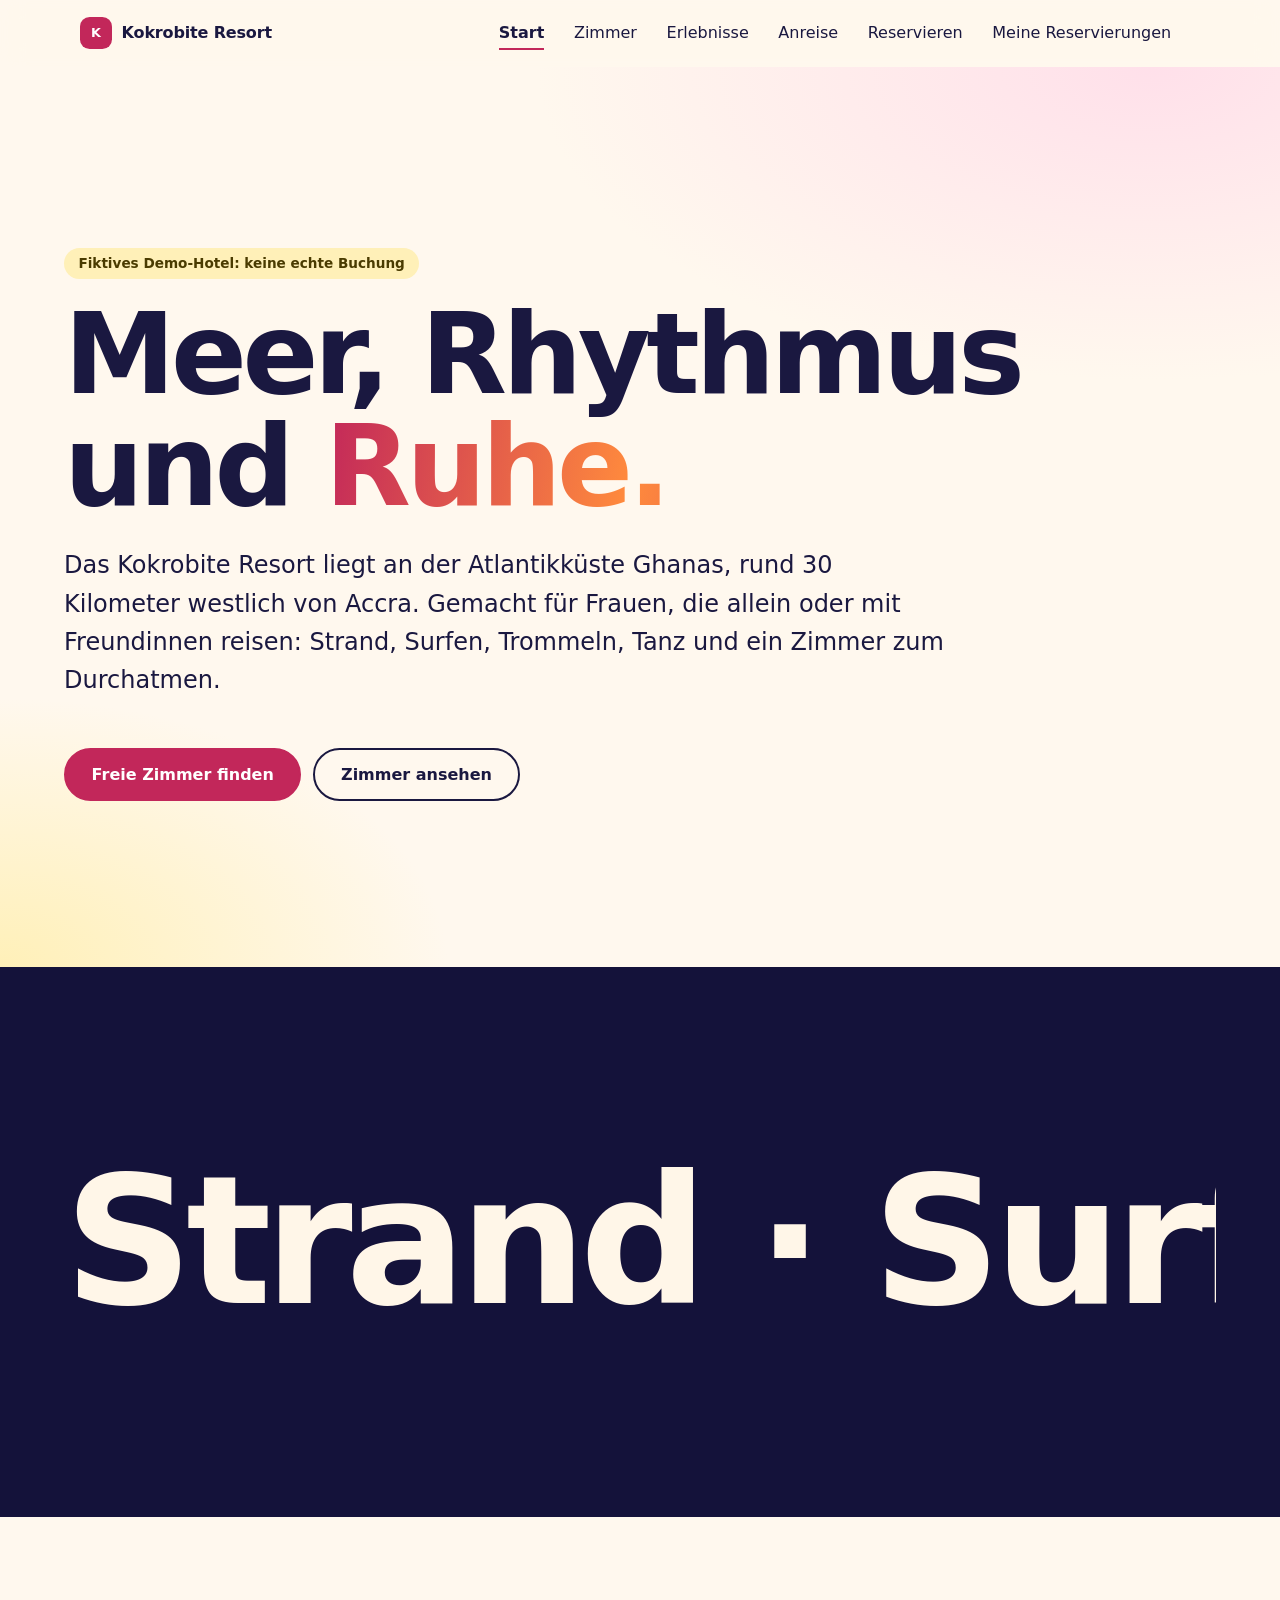
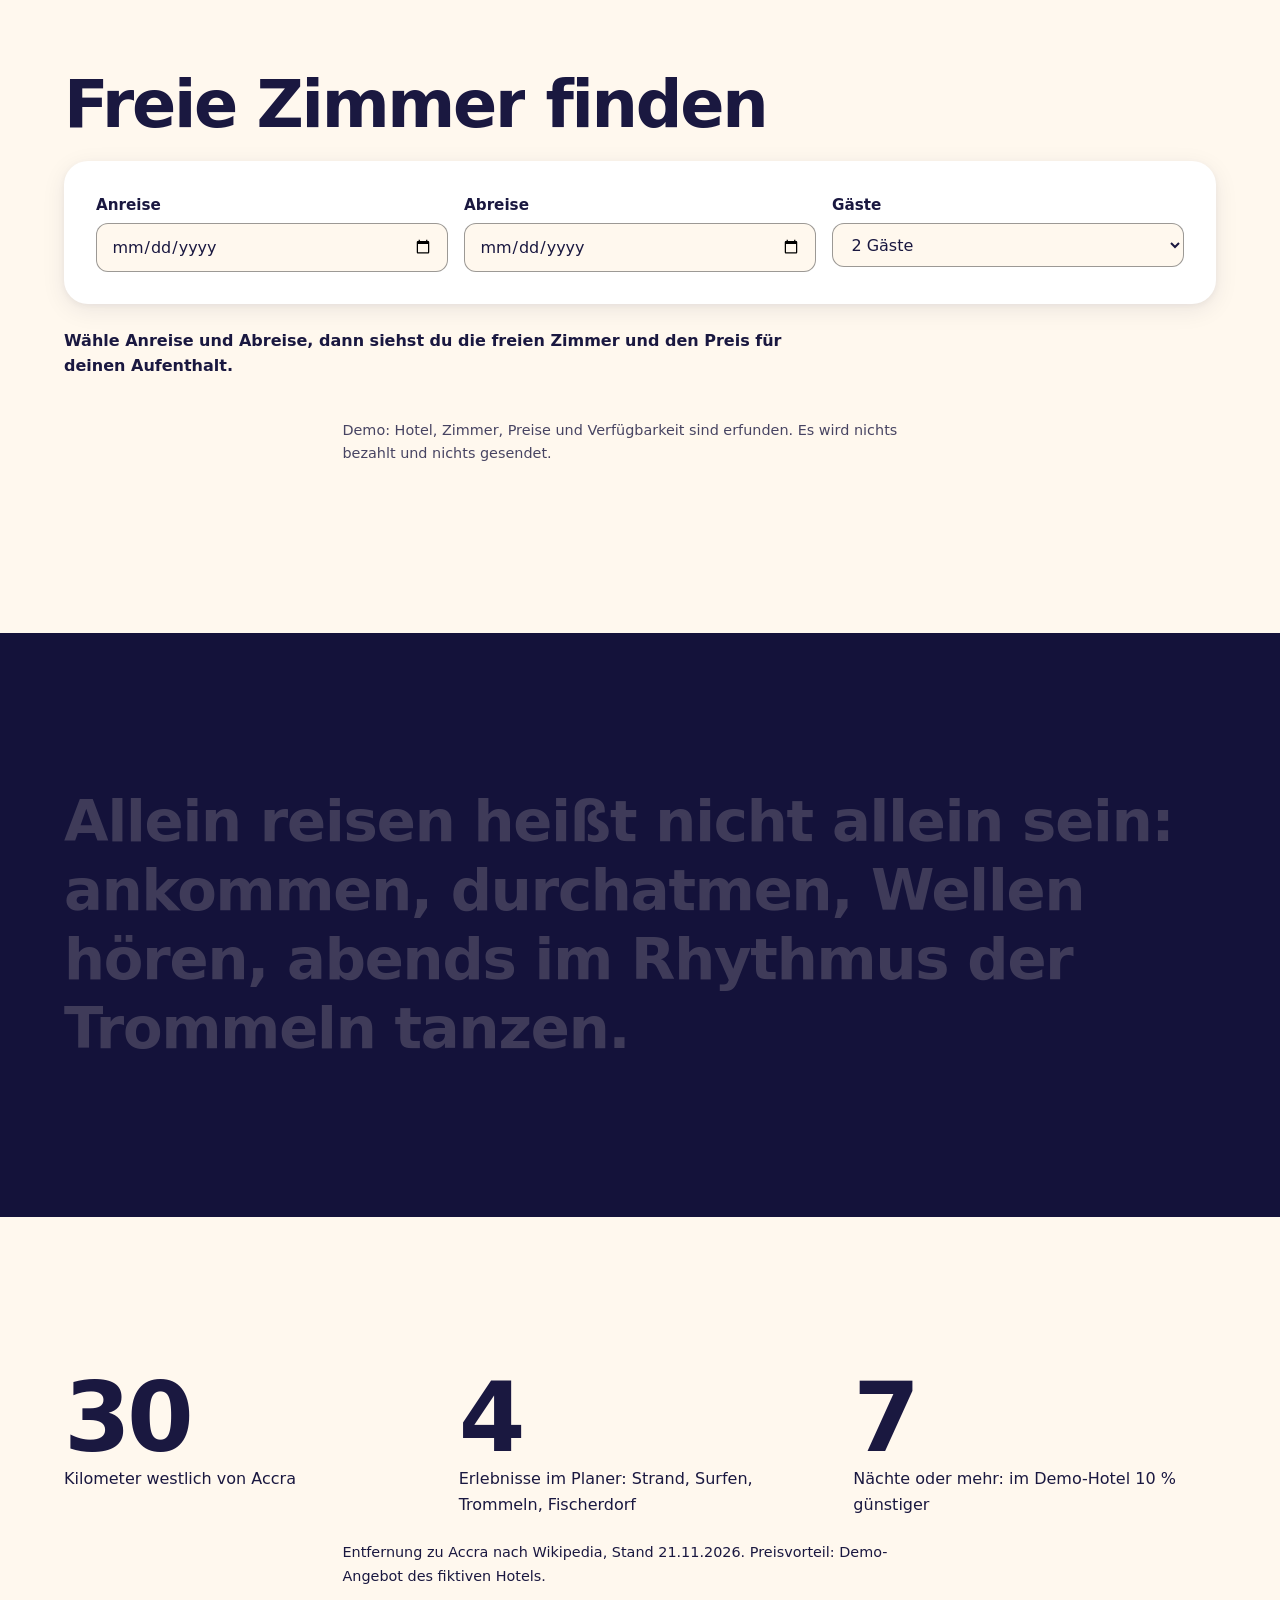
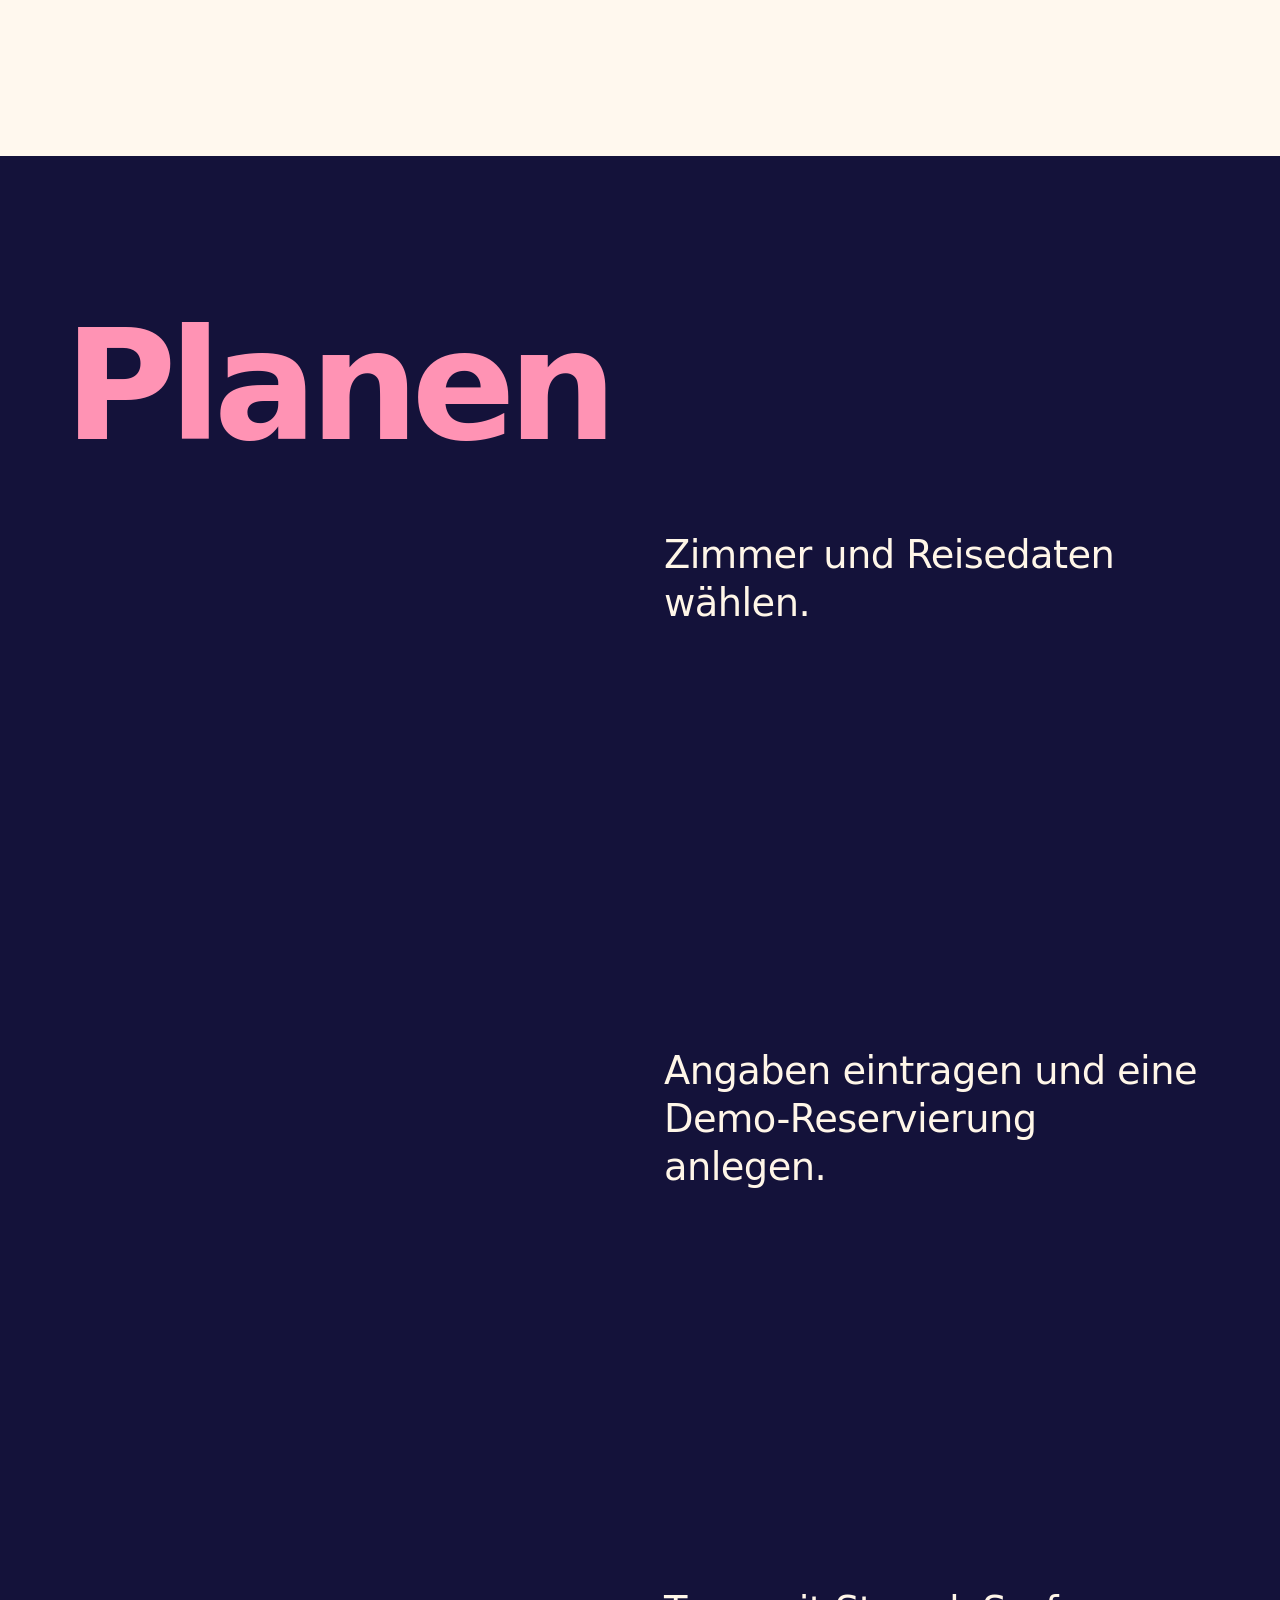
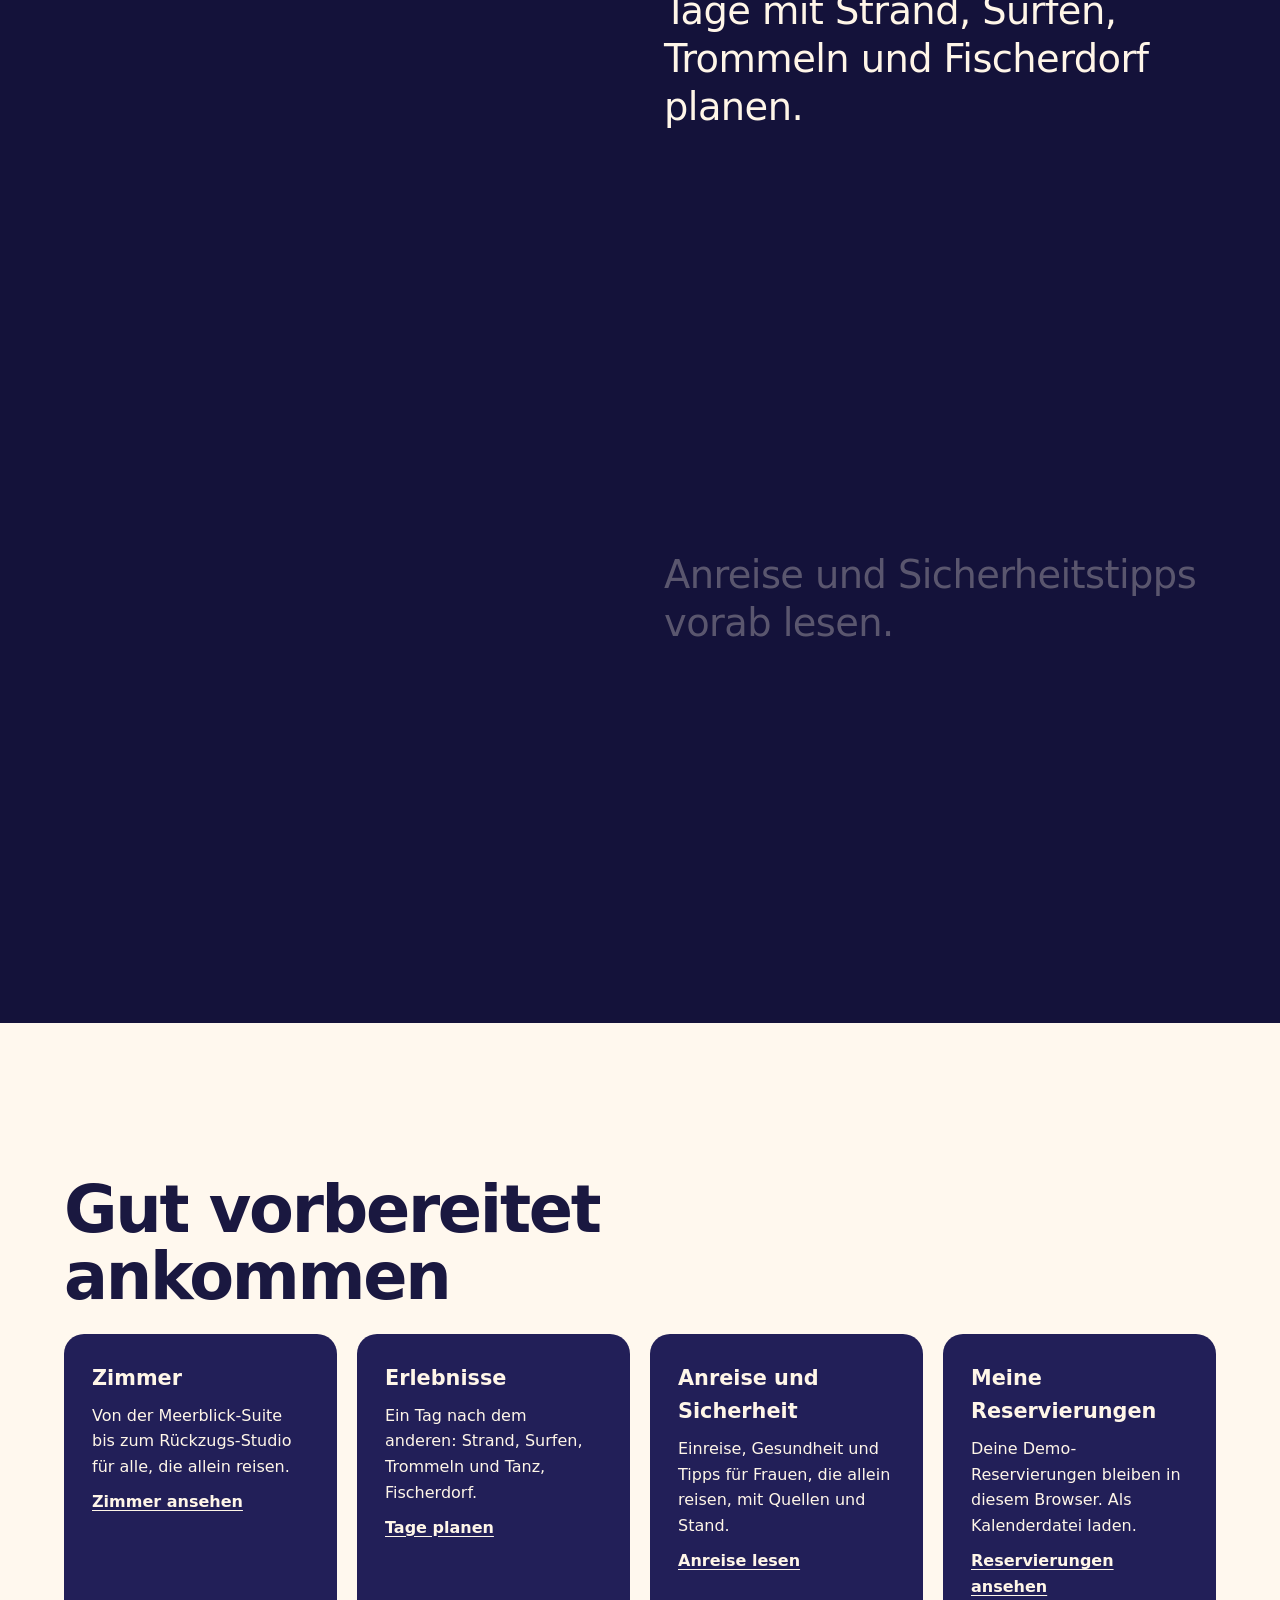
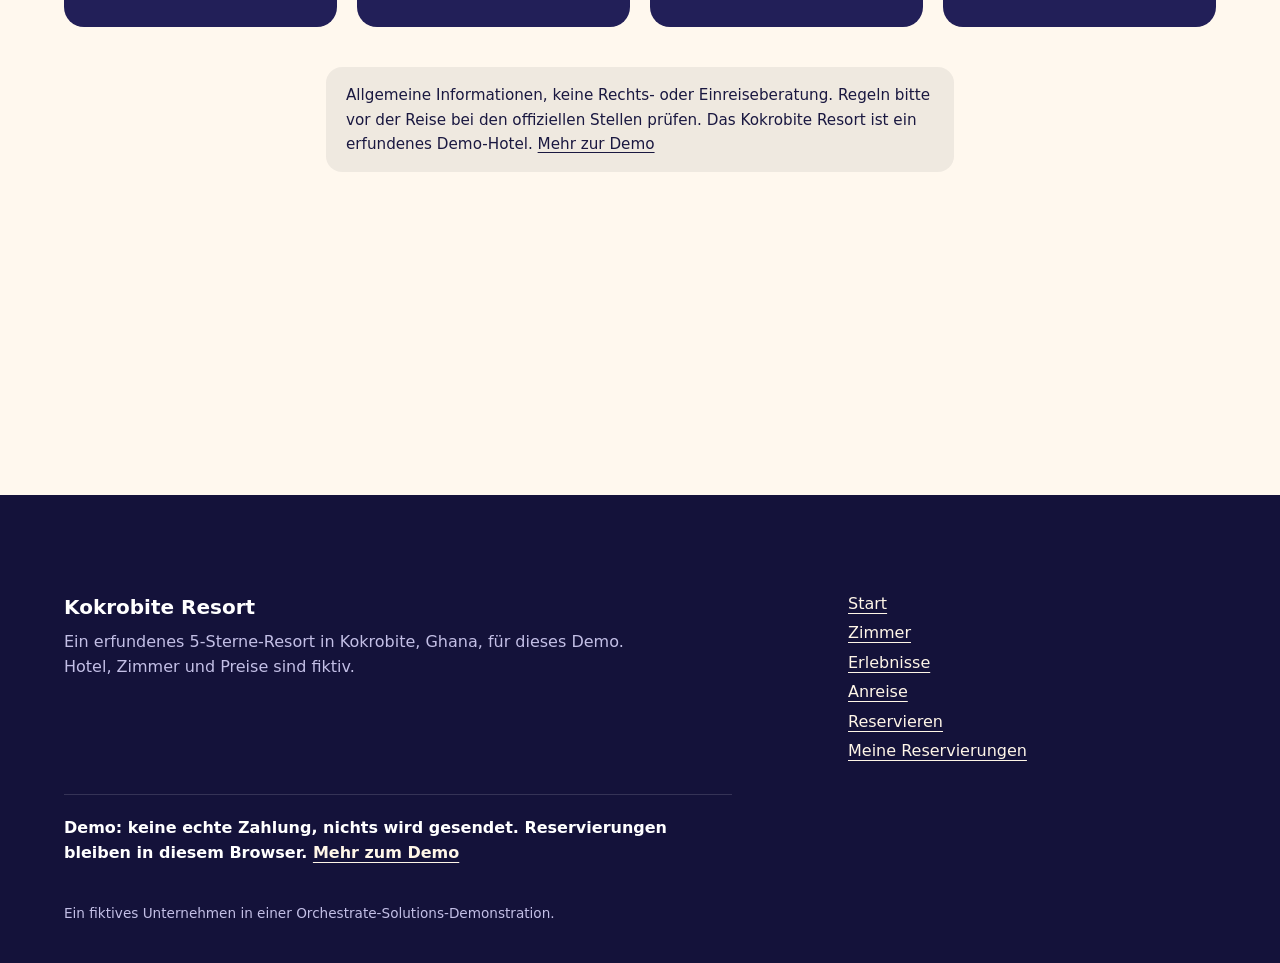
==== index.html @ 108bc849 "Startseite: Hero, Verfügbarkeitssuche, Eckdaten, Ablauf, Wegweiser" ====
<!doctype html>
<html lang="de">
<head>
<meta charset="utf-8">
<meta name="viewport" content="width=device-width, initial-scale=1">
<title>Kokrobite Resort: Meer, Rhythmus und Ruhe (Demo)</title>
<meta name="description" content="Fiktives Demo-Hotel in Kokrobite, Ghana: Zimmer, Erlebnisse und Anreise-Infos für Frauen, die allein oder mit Freundinnen reisen. Keine echte Buchung, nichts wird gesendet.">
<style>@view-transition { navigation: auto; }</style>
<link rel="stylesheet" href="css/tokens.css">
<link rel="stylesheet" href="css/layout.css">
<link rel="stylesheet" href="css/site.css">
<style>
.h-hero{min-height:100svh;display:flex;flex-direction:column;justify-content:center;padding:6rem max(1rem,5vw) 4rem;background:radial-gradient(55rem 28rem at 90% 0%,var(--accent-soft,#ffe1d6),transparent 70%),radial-gradient(40rem 24rem at 0% 100%,#fff0b8,transparent 70%),var(--bg,#fffaf3)}
.h-hero h1{font-size:clamp(3rem,9vw,7rem);line-height:1;letter-spacing:-.04em;margin:0 0 1.5rem;max-width:14ch}
.h-hero .lead{font-size:clamp(1.1rem,2vw,1.5rem);max-width:58ch;margin:0 0 2rem;opacity:.88}
.kin{background:var(--gradient-text,linear-gradient(90deg,#d6336c,#f08c00,#0ca678,#d6336c));-webkit-background-clip:text;background-clip:text;color:transparent;background-size:200% 100%;animation:h-sweep 6s linear infinite}
@keyframes h-sweep{to{background-position:-200% 0}}
.h-btn{display:inline-flex;align-items:center;min-height:48px;padding:.75rem 1.6rem;border-radius:999px;background:var(--accent,#c2255c);color:var(--on-accent,#fff);font:inherit;font-weight:700;text-decoration:none;border:2px solid var(--accent,#c2255c);cursor:pointer;transition:transform .3s cubic-bezier(.2,.7,.2,1),box-shadow .3s}
.h-btn:hover{transform:translateY(-3px);box-shadow:0 10px 24px rgba(0,0,0,.2)}
.h-btn--ghost{background:transparent;color:inherit;border-color:currentColor;margin-left:.75rem}
.h-big{font-size:clamp(2.2rem,6vw,4.5rem);line-height:1.05;letter-spacing:-.03em;margin:0 0 2rem;max-width:18ch}
.h-marq{overflow:hidden;white-space:nowrap}.h-marq span{display:inline-block;font-size:clamp(4rem,14vw,12rem);font-weight:800;letter-spacing:-.04em;padding-right:2rem}
.h-state{font-size:clamp(1.8rem,4.5vw,3.6rem);line-height:1.2;letter-spacing:-.02em;max-width:26ch;margin:0}
.h-note{font-size:.9rem;opacity:.8;max-width:65ch}
.h-demo{display:inline-block;align-self:flex-start;padding:.3rem .9rem;border-radius:999px;background:#fff0b8;color:#4a3b00;font-weight:700;font-size:.85rem;margin-bottom:1.2rem}
.h-find{display:grid;grid-template-columns:repeat(auto-fit,minmax(11rem,1fr));gap:1rem;background:var(--surface,#fff);color:var(--text,#1b1b1f);padding:clamp(1.2rem,3vw,2rem);border-radius:1.5rem;box-shadow:var(--shadow,0 8px 30px rgba(0,0,0,.12))}
.h-field{display:grid;gap:.35rem;align-content:start}.h-field label{font-weight:600;font-size:.95rem}
.h-field input,.h-field select{font:inherit;min-height:44px;padding:.6rem .9rem;border-radius:12px;border:1.5px solid rgba(90,90,90,.6);background:var(--bg,#fff);color:inherit;width:100%}
.h-field input[aria-invalid="true"]{border-color:var(--danger,#b00020)}
.h-err{grid-column:1/-1;color:var(--danger,#b00020);font-weight:600}.h-err:empty{display:none}
.h-count{font-weight:700;margin:1.5rem 0 1rem}
.h-list{display:grid;grid-template-columns:repeat(auto-fill,minmax(min(100%,17rem),1fr));gap:1.25rem;margin:0;padding:0;list-style:none}
.h-card{display:flex;flex-direction:column;gap:.5rem;border-radius:1.25rem;padding:1.6rem;background:var(--surface,#fff);color:var(--text,#1b1b1f);box-shadow:var(--shadow,0 6px 24px rgba(0,0,0,.1));border-top:6px solid var(--c,#c2255c);transition:transform .3s cubic-bezier(.2,.7,.2,1);animation:h-in .5s cubic-bezier(.2,.7,.2,1) both}
.h-card:hover{transform:translateY(-4px)}.h-card h3{margin:0;font-size:1.35rem}.h-card p{margin:0}
.h-price{font-size:1.9rem;font-weight:800;letter-spacing:-.03em;margin-top:auto}.h-price small{font-size:.9rem;font-weight:500;opacity:.75}
.h-card a.h-btn{align-self:flex-start}
.h-empty{padding:1.6rem;border-radius:1.25rem;background:var(--surface,#fff);color:var(--text,#1b1b1f);font-weight:600}
@keyframes h-in{from{opacity:0;transform:translateY(10px)}to{opacity:1;transform:none}}
.h-cards{display:grid;grid-template-columns:repeat(auto-fit,minmax(min(100%,17rem),1fr));gap:1.25rem;margin:0;padding:0;list-style:none}
.h-info{border-radius:1.25rem;padding:1.75rem;background:var(--dark-2,#2b1a3d);color:var(--on-dark,#fff)}.h-info h3{margin:0 0 .5rem;font-size:1.3rem}.h-info p{margin:0 0 .6rem}.h-info a{font-weight:700}
.h-steps{display:grid;grid-template-columns:1fr 1fr;gap:3rem;align-items:start}
.h-steps [data-step-word]{position:sticky;top:20vh;font-size:clamp(3.5rem,12vw,10rem);font-weight:800;letter-spacing:-.05em;line-height:1;color:var(--accent-on-dark,#ffd43b)}
.h-steps .step{min-height:60vh;display:flex;align-items:center;font-size:clamp(1.5rem,3vw,2.5rem);line-height:1.25;max-width:22ch}
.h-nums{display:grid;grid-template-columns:repeat(auto-fit,minmax(11rem,1fr));gap:2rem}
.h-nums b{display:block;font-size:clamp(3rem,8vw,6rem);letter-spacing:-.04em;line-height:1}
@media(max-width:700px){.h-steps{grid-template-columns:1fr}.h-steps [data-step-word]{position:static}.h-steps .step{min-height:auto;padding-block:1.5rem}.h-btn--ghost{margin:.75rem 0 0}}
@media(prefers-reduced-motion:reduce){.kin{animation:none}.h-card{animation:none}}
</style>
<script src="js/nav.js" defer></script>
<script src="js/motion.js" defer></script>
<script src="js/de.js" defer></script>
<script src="js/resort-data.js" defer></script>
<script src="js/app.js" defer></script>
</head>
<body>
<main id="main">

<section class="h-hero" id="top">
  <span class="h-demo">Fiktives Demo-Hotel: keine echte Buchung</span>
  <h1 data-words>Meer, Rhythmus und <span class="kin">Ruhe.</span></h1>
  <p class="lead" data-reveal>Das Kokrobite Resort liegt an der Atlantikküste Ghanas, rund 30 Kilometer westlich von Accra. Gemacht für Frauen, die allein oder mit Freundinnen reisen: Strand, Surfen, Trommeln, Tanz und ein Zimmer zum Durchatmen.</p>
  <p data-reveal><a class="h-btn" href="#suche">Freie Zimmer finden</a><a class="h-btn h-btn--ghost" href="pages/zimmer.html">Zimmer ansehen</a></p>
</section>

<section class="band band--dark" aria-label="Was dich erwartet">
  <div class="h-marq" data-marquee aria-hidden="true"><span>Strand · Surfen · Trommeln · Tanz · Fischerdorf · Strand · Surfen · Trommeln · Tanz · Fischerdorf · </span></div>
</section>

<section class="band" id="suche" aria-labelledby="s-h">
  <h2 class="h-big" id="s-h" data-words>Freie Zimmer finden</h2>
  <form class="h-find" id="find" novalidate aria-label="Verfügbarkeit prüfen">
    <div class="h-field"><label for="f-in">Anreise</label><input id="f-in" type="date"></div>
    <div class="h-field"><label for="f-out">Abreise</label><input id="f-out" type="date"></div>
    <div class="h-field"><label for="f-guests">Gäste</label><select id="f-guests"><option value="1">1 Gast</option><option value="2" selected>2 Gäste</option><option value="3">3 Gäste</option><option value="4">4 Gäste</option></select></div>
    <p class="h-err" id="f-err" role="alert"></p>
  </form>
  <p class="h-count" id="count" role="status" aria-live="polite">Wähle Anreise und Abreise, dann siehst du die freien Zimmer und den Preis für deinen Aufenthalt.</p>
  <ul class="h-list" id="results"></ul>
  <p class="h-note" style="margin-top:1.5rem">Demo: Hotel, Zimmer, Preise und Verfügbarkeit sind erfunden. Es wird nichts bezahlt und nichts gesendet.</p>
  <noscript><p>Die Suche braucht JavaScript. Die Zimmer findest du auf der Seite <a href="pages/zimmer.html">Zimmer</a>.</p></noscript>
</section>

<section class="band band--dark">
  <p class="h-state" data-fill>Allein reisen heißt nicht allein sein: ankommen, durchatmen, Wellen hören, abends im Rhythmus der Trommeln tanzen.</p>
</section>

<section class="band" id="nums" aria-label="Eckdaten">
  <div class="h-nums">
    <div data-reveal><b data-count="30">30</b>Kilometer westlich von Accra</div>
    <div data-reveal><b data-count="4">4</b>Erlebnisse im Planer: Strand, Surfen, Trommeln, Fischerdorf</div>
    <div data-reveal><b data-count="7">7</b>Nächte oder mehr: im Demo-Hotel 10 % günstiger</div>
  </div>
  <p class="h-note" style="margin-top:1.5rem" data-reveal>Entfernung zu Accra nach Wikipedia, Stand 21.11.2026. Preisvorteil: Demo-Angebot des fiktiven Hotels.</p>
</section>

<section class="band band--dark" id="ablauf">
  <div class="h-steps" data-sticky-steps>
    <div data-step-word aria-hidden="true">Wählen</div>
    <div>
      <div class="step" data-step="Wählen">Zimmer und Reisedaten wählen.</div>
      <div class="step" data-step="Reservieren">Angaben eintragen und eine Demo-Reservierung anlegen.</div>
      <div class="step" data-step="Planen">Tage mit Strand, Surfen, Trommeln und Fischerdorf planen.</div>
      <div class="step" data-step="Ankommen">Anreise und Sicherheitstipps vorab lesen.</div>
    </div>
  </div>
</section>

<section class="band" id="mehr" aria-labelledby="m-h">
  <h2 class="h-big" id="m-h" data-words>Gut vorbereitet ankommen</h2>
  <ul class="h-cards">
    <li class="h-info" data-reveal><h3>Zimmer</h3><p>Von der Meerblick-Suite bis zum Rückzugs-Studio für alle, die allein reisen.</p><a href="pages/zimmer.html">Zimmer ansehen</a></li>
    <li class="h-info" data-reveal><h3>Erlebnisse</h3><p>Ein Tag nach dem anderen: Strand, Surfen, Trommeln und Tanz, Fischerdorf.</p><a href="pages/erlebnisse.html">Tage planen</a></li>
    <li class="h-info" data-reveal><h3>Anreise und Sicherheit</h3><p>Einreise, Gesundheit und Tipps für Frauen, die allein reisen, mit Quellen und Stand.</p><a href="pages/anreise.html">Anreise lesen</a></li>
    <li class="h-info" data-reveal><h3>Meine Reservierungen</h3><p>Deine Demo-Reservierungen bleiben in diesem Browser. Als Kalenderdatei laden.</p><a href="pages/meine-reservierungen.html">Reservierungen ansehen</a></li>
  </ul>
  <p class="guide-note" style="margin-top:2.5rem" data-reveal>Allgemeine Informationen, keine Rechts- oder Einreiseberatung. Regeln bitte vor der Reise bei den offiziellen Stellen prüfen. Das Kokrobite Resort ist ein erfundenes Demo-Hotel. <a href="pages/demo-hinweis.html">Mehr zur Demo</a></p>
</section>

</main>
</body>
</html>
---- css/tokens.css ----
/* tokens.css — Designer. The look for the Kokrobite Resort: playful, sunny, colourful.
   Palette: deep night-ocean neutrals on warm sunlit sand paper, ONE accent: hibiscus pink (#c2275a, 5.9:1 on white) + bright supporting colours (sun, ocean, palm, violet).
   Type: system fonts only; a bold display scale with clamp() and tight tracking on large type.
   Motion: one easing, 400-900 ms, 60 ms stagger. Animate only transform, opacity, filter. */
:root {
  /* palette */
  --bg: #fff8ee;
  --surface: #ffffff;
  --surface-2: #ffeccf;
  --text: #1a1840;            /* 15:1 on --bg */
  --text-muted: #55507a;      /* 6.6:1 on --bg */
  --line: #f0dcbc;
  --dark: #14123a;            /* night-ocean band */
  --dark-2: #221f58;
  --on-dark: #fff6e8;         /* 14:1 on --dark */
  --on-dark-muted: #c3bfe6;   /* 7.6:1 on --dark */
  --accent: #c2275a;
  --accent-strong: #9a1a45;
  --accent-soft: #ffe0ea;
  --accent-on-dark: #ff93b4;  /* 7:1 on --dark */
  --on-accent: #ffffff;
  /* bright supporting colours: fills, chips, big type, calendar days. Use the -ink versions for small text on light. */
  --sun: #ffb703; --sun-ink: #7a5200;
  --ocean: #0fa3c4; --ocean-ink: #065f73;
  --palm: #2bb673; --palm-ink: #0f6b3c;
  --violet: #7c4dff; --violet-ink: #5330c9;
  --success: #1c6b4a;
  --danger: #b00020;
  --focus: #1a56db;

  /* type */
  --font-sans: system-ui, -apple-system, "Segoe UI", Roboto, "Helvetica Neue", Arial, sans-serif;
  --font-display: system-ui, -apple-system, "Segoe UI", Roboto, "Helvetica Neue", Arial, sans-serif;
  --font-mono: ui-monospace, SFMono-Regular, Menlo, Consolas, monospace;
  --fs-xs: .8125rem;
  --fs-sm: .9375rem;
  --fs-base: 1.0625rem;
  --fs-lg: clamp(1.2rem, 1rem + .8vw, 1.5rem);
  --fs-step: clamp(1.5rem, 1.1rem + 1.6vw, 2.5rem);   /* scrollytelling step text */
  --fs-h2: clamp(2rem, 1.2rem + 3.6vw, 4.25rem);
  --fs-h1: clamp(2.75rem, 1.4rem + 6vw, 7rem);
  --fs-giant: clamp(5rem, 2rem + 16vw, 16rem);        /* marquee / changing word */
  --lh-tight: 1.02;
  --lh-snug: 1.2;
  --lh-body: 1.6;
  --track-display: -.035em;
  --track-h2: -.025em;
  --measure: 65ch;

  /* spacing, radius, shadow */
  --space-1: .25rem; --space-2: .5rem; --space-3: .75rem; --space-4: 1rem;
  --space-5: 1.5rem; --space-6: 2rem; --space-7: 3rem; --space-8: 4.5rem;
  --section: clamp(5rem, 12vw, 10rem);
  --gutter: clamp(1.25rem, 5vw, 4rem);
  --radius-sm: .75rem; --radius: 1.25rem; --radius-lg: 2rem; --radius-pill: 999px;
  --shadow-sm: 0 1px 2px rgba(26, 24, 64, .06), 0 2px 8px rgba(26, 24, 64, .05);
  --shadow: 0 6px 24px rgba(26, 24, 64, .08), 0 2px 6px rgba(26, 24, 64, .05);
  --shadow-lg: 0 24px 60px rgba(26, 24, 64, .16);
  --glow: radial-gradient(60% 60% at 50% 40%, rgba(194, 39, 90, .22), transparent 70%);
  --gradient-text: linear-gradient(100deg, #c2275a 0%, #ff8a3d 45%, #c2275a 100%);
  --gradient-text-dark: linear-gradient(100deg, #ff93b4 0%, #ffd166 50%, #ff93b4 100%);

  /* motion */
  --ease: cubic-bezier(.2, .7, .2, 1);
  --dur-fast: 400ms;
  --dur: 650ms;
  --dur-slow: 900ms;
  --stagger: 60ms;
  --rise: 1.25rem;            /* reveal travel distance */
  --blur-in: 6px;             /* reveal start blur */
}

@media (prefers-reduced-motion: reduce) {
  :root { --dur-fast: 0ms; --dur: 0ms; --dur-slow: 0ms; --stagger: 0ms; --rise: 0; --blur-in: 0; }
}

/* CSS-only accents */
.text-gradient {
  background: var(--gradient-text);
  background-size: 200% 100%;
  -webkit-background-clip: text; background-clip: text;
  color: transparent; -webkit-text-fill-color: transparent;
}
.band--dark .text-gradient { background-image: var(--gradient-text-dark); }
.glow { background-image: var(--glow); }
---- css/layout.css ----
/* Layout, shell and motion (UI/UX). Colours and type come from tokens.css; fallbacks keep it working alone. */
@view-transition { navigation: auto; }
:root{--lx-bg:var(--bg,#faf8f5);--lx-fg:var(--text,#1a1815);--lx-accent:var(--accent,#b4472b);--lx-muted:var(--text-muted,#4d5a69);--lx-line:var(--line,#e1d9cb);--lx-dark:var(--dark,#14120f);--lx-on-dark:var(--on-dark,#f7f3ec);--lx-ease:var(--ease,cubic-bezier(.2,.7,.2,1));--lx-space:var(--section,clamp(5rem,12vw,10rem));--lx-gut:var(--gutter,clamp(1.25rem,5vw,4rem));--lx-max:78rem}
*,*::before,*::after{box-sizing:border-box}
html{scroll-behavior:smooth;scroll-padding-top:5rem;-webkit-text-size-adjust:100%}
body{margin:0;background:var(--lx-bg);color:var(--lx-fg);font-family:var(--font-sans,system-ui,sans-serif);line-height:1.6;overflow-x:hidden}
img,svg{max-width:100%;height:auto}
main{display:block;outline:none}
:focus-visible{outline:3px solid var(--focus,var(--lx-accent));outline-offset:3px;border-radius:4px}
.visually-hidden{position:absolute!important;width:1px;height:1px;overflow:hidden;clip:rect(0 0 0 0);white-space:nowrap}
.skip-link{position:fixed;left:1rem;top:-4rem;z-index:200;background:var(--lx-fg);color:var(--lx-bg);padding:.7rem 1rem;border-radius:.5rem;text-decoration:none;transition:top .2s}
.skip-link:focus{top:1rem}
.read-progress{position:fixed;inset:0 0 auto 0;height:3px;z-index:150;pointer-events:none}
.read-progress span{display:block;height:100%;background:var(--lx-accent);transform:scaleX(0);transform-origin:0 50%}
/* header */
.site-header{position:sticky;top:0;z-index:100;background:color-mix(in srgb,var(--lx-bg) 86%,transparent);backdrop-filter:saturate(1.4) blur(12px);border-bottom:1px solid transparent;transition:border-color .3s}
.site-header.is-scrolled{border-bottom-color:var(--lx-line)}
.site-header__inner{max-width:var(--lx-max);margin:0 auto;padding:.7rem var(--lx-gut);display:flex;align-items:center;gap:1rem}
.site-brand{display:flex;align-items:center;gap:.6rem;text-decoration:none;color:inherit;font-weight:700;letter-spacing:-.01em;margin-right:auto}
.site-brand__mark{display:grid;place-items:center;min-width:2rem;height:2rem;padding:0 .35rem;font-size:.8rem;border-radius:.6rem;background:var(--lx-accent);color:#fff;font-weight:800}
.site-nav ul,.site-footer ul{list-style:none;margin:0;padding:0;display:flex;gap:.25rem}
.site-nav a{display:block;padding:.55rem .8rem;border-radius:.6rem;color:inherit;text-decoration:none;position:relative}
.site-nav a::after{content:"";position:absolute;left:.8rem;right:.8rem;bottom:.3rem;height:2px;background:var(--lx-accent);transform:scaleX(0);transform-origin:0 50%;transition:transform .4s var(--lx-ease)}
.site-nav a:hover::after,.site-nav a[aria-current="page"]::after{transform:scaleX(1)}
.site-nav a[aria-current="page"]{font-weight:600}
.site-header__actions{display:flex;align-items:center;gap:.5rem}
.nav-toggle{display:none;width:2.75rem;height:2.75rem;border:1px solid var(--lx-line);border-radius:.7rem;background:transparent;color:inherit;cursor:pointer;place-items:center}
.nav-toggle__bars,.nav-toggle__bars::before{display:block;width:1.2rem;height:2px;background:currentColor;position:relative;transition:transform .3s var(--lx-ease)}
.nav-toggle__bars::before{content:"";position:absolute;top:-6px;left:0}
.is-open .nav-toggle__bars{transform:translateY(0) rotate(45deg)}.is-open .nav-toggle__bars::before{transform:translateY(6px) rotate(-90deg)}
@media (max-width:64rem){
  .nav-toggle{display:grid}
  .site-header__inner{flex-wrap:wrap}
  .site-brand{order:1}.site-header__actions{order:2}.nav-toggle{order:3}
  .site-nav{order:4;flex-basis:100%;display:none}
  .is-open .site-nav{display:block}
  .site-nav ul{flex-direction:column;padding-bottom:.6rem}
  .site-nav a{padding:.85rem .5rem;font-size:1.1rem}
}
/* footer */
.site-footer{background:var(--lx-dark);color:var(--lx-on-dark);padding:clamp(3rem,8vw,6rem) var(--lx-gut) 2rem;margin-top:var(--lx-space)}
.site-footer__inner{max-width:var(--lx-max);margin:0 auto;display:grid;gap:1.5rem 3rem;grid-template-columns:2fr 1fr}
.site-footer p{margin:.4rem 0;max-width:60ch;color:var(--on-dark-muted,#aab6c4)}
.site-footer strong{font-size:1.25rem;color:#fff}
.site-footer ul{flex-direction:column}
.site-footer a{color:var(--lx-on-dark);text-underline-offset:.25em}
.site-footer__test{grid-column:1/-1;color:#fff!important;font-weight:600;border-top:1px solid rgba(255,255,255,.14);padding-top:1.2rem}
.site-footer__small{grid-column:1/-1;font-size:.85rem}
@media (max-width:64rem){.site-footer__inner{grid-template-columns:1fr}}
/* bands */
.band{padding:var(--lx-space) var(--lx-gut)}
.band>*{max-width:var(--lx-max);margin-inline:auto}
.band--dark{background:var(--lx-dark);color:var(--lx-on-dark)}.band--dark [data-rotate],.band--dark .steps__word{color:var(--accent-on-dark,#ff9a82)}
.band h2,.hero h1{font-family:var(--font-display,inherit);letter-spacing:-.035em;line-height:1.02;text-wrap:balance}
.band h2{font-size:var(--fs-h2,clamp(2.2rem,6vw,4.5rem));margin:0 0 1.5rem}
.band p{max-width:65ch}
.hero{min-height:100svh;display:flex;flex-direction:column;justify-content:center;padding:6rem var(--lx-gut)}
.hero h1{font-size:var(--fs-h1,clamp(3rem,9vw,7rem));margin:0 0 1.5rem;max-width:16ch}
a{text-underline-offset:.2em}
.btn,button.btn{transition:transform .3s var(--lx-ease),box-shadow .3s}
.btn:hover{transform:translateY(-2px)}
/* reveal */
.js [data-reveal]{opacity:0;transform:translateY(28px);transition:opacity .8s var(--lx-ease),transform .8s var(--lx-ease)}
.js [data-reveal].is-in{opacity:1;transform:none}
.js [data-reveal][data-delay="1"]{transition-delay:.1s}.js [data-reveal][data-delay="2"]{transition-delay:.2s}.js [data-reveal][data-delay="3"]{transition-delay:.3s}
/* words */
[data-words] .w{display:inline-block;overflow:hidden;vertical-align:top;padding-bottom:.12em;margin-bottom:-.12em}
[data-words] .w>span{display:inline-block;opacity:0;transform:translateY(70%);filter:blur(6px);transition:transform .8s var(--lx-ease),opacity .8s var(--lx-ease),filter .8s var(--lx-ease);transition-delay:calc(var(--i,0)*60ms)}
[data-words].is-in .w>span{opacity:1;transform:none;filter:none}
/* kinetic word and gradient sweep */
[data-rotate]{display:inline-block;color:var(--lx-accent);transition:opacity .38s,transform .38s var(--lx-ease)}
[data-rotate].is-out{opacity:0;transform:translateY(-.3em)}
.sweep{background:linear-gradient(100deg,var(--lx-fg) 20%,var(--lx-accent) 50%,var(--lx-fg) 80%);background-size:250% 100%;-webkit-background-clip:text;background-clip:text;color:transparent;animation:sweep 6s linear infinite}
@keyframes sweep{to{background-position:-250% 0}}
/* marquee */
[data-marquee]{overflow:hidden;white-space:nowrap;padding-block:clamp(1rem,3vw,2rem);max-width:none!important;font-size:clamp(4rem,14vw,12rem);font-weight:800;letter-spacing:-.04em;line-height:1}
.marquee__track{display:flex;width:max-content;animation:marquee 40s linear infinite}
.marquee__row{display:flex;gap:.5em;padding-right:.5em}.marquee__row>*{flex:none}
@keyframes marquee{to{transform:translateX(-50%)}}
/* fill statement */
[data-fill]{font-size:clamp(1.8rem,4.6vw,3.6rem);line-height:1.15;letter-spacing:-.025em;font-weight:600;max-width:24ch}
[data-fill] .fw{transition:opacity .2s linear}
/* sticky steps */
[data-sticky-steps]{position:relative;display:grid;grid-template-columns:1fr 1.1fr;gap:3rem;align-items:start}
.steps__word{position:sticky;top:22vh;font-size:clamp(3.5rem,11vw,9rem);font-weight:800;letter-spacing:-.045em;line-height:1;color:var(--lx-accent);min-height:1em;align-self:start}
.steps__word.swap{animation:wordIn .6s var(--lx-ease)}
@keyframes wordIn{from{opacity:0;transform:translateY(.25em);filter:blur(8px)}}
[data-step]{min-height:70vh;display:flex;align-items:center;font-size:clamp(1.5rem,3vw,2.5rem);line-height:1.25;letter-spacing:-.015em;opacity:.3;transition:opacity .5s}
[data-step].is-active{opacity:1}
@media (max-width:64rem){[data-sticky-steps]{grid-template-columns:1fr;gap:0}.steps__word{top:4.5rem;background:var(--lx-bg);z-index:2;padding:.5rem 0;font-size:clamp(3rem,16vw,5rem)}.band--dark .steps__word{background:var(--lx-dark)}[data-step]{min-height:55vh}}
[data-parallax]{will-change:transform}
/* no-JS and reduced motion: everything visible, nothing moves */
@media (prefers-reduced-motion:reduce){
  html{scroll-behavior:auto}
  .js [data-reveal],[data-words] .w>span{opacity:1!important;transform:none!important;filter:none!important;transition:none!important}
  .marquee__track,.sweep{animation:none}.steps__word.swap{animation:none}
  [data-step]{opacity:1}[data-fill] .fw{opacity:1!important}
  @view-transition{navigation:none}
}
---- css/site.css ----
/* Site-wide base (Lead Developer). Tokens come from css/tokens.css. */
@view-transition { navigation: auto; }
*, *::before, *::after { box-sizing: border-box; }
html { scroll-behavior: smooth; -webkit-text-size-adjust: 100%; }
body { margin: 0; font-family: system-ui, -apple-system, "Segoe UI", Roboto, sans-serif; line-height: 1.6; background: var(--bg, #fff); color: var(--text, #111); }
img, svg { max-width: 100%; height: auto; }
a { color: inherit; text-underline-offset: .2em; }
:focus-visible { outline: 3px solid var(--focus, #1a56db); outline-offset: 2px; }
.band { padding-block: clamp(5rem, 12vw, 10rem); padding-inline: max(1rem, 5vw); }
.band--dark { background: var(--dark, #0b1020); color: var(--on-dark, #fff); }
.prose { max-width: 65ch; }
@media (prefers-reduced-motion: reduce) { html { scroll-behavior: auto; } }
.demo-label { display: inline-block; padding: .2rem .7rem; border-radius: 999px; background: rgba(127,127,127,.16); font-size: .8rem; font-weight: 600; }
.guide-note { padding: 1rem 1.25rem; border-radius: 1rem; background: rgba(127,127,127,.12); font-size: .95rem; }
.demo-banner { text-align: center; font-size: .85rem; padding: .4rem 1rem; background: rgba(127,127,127,.14); }
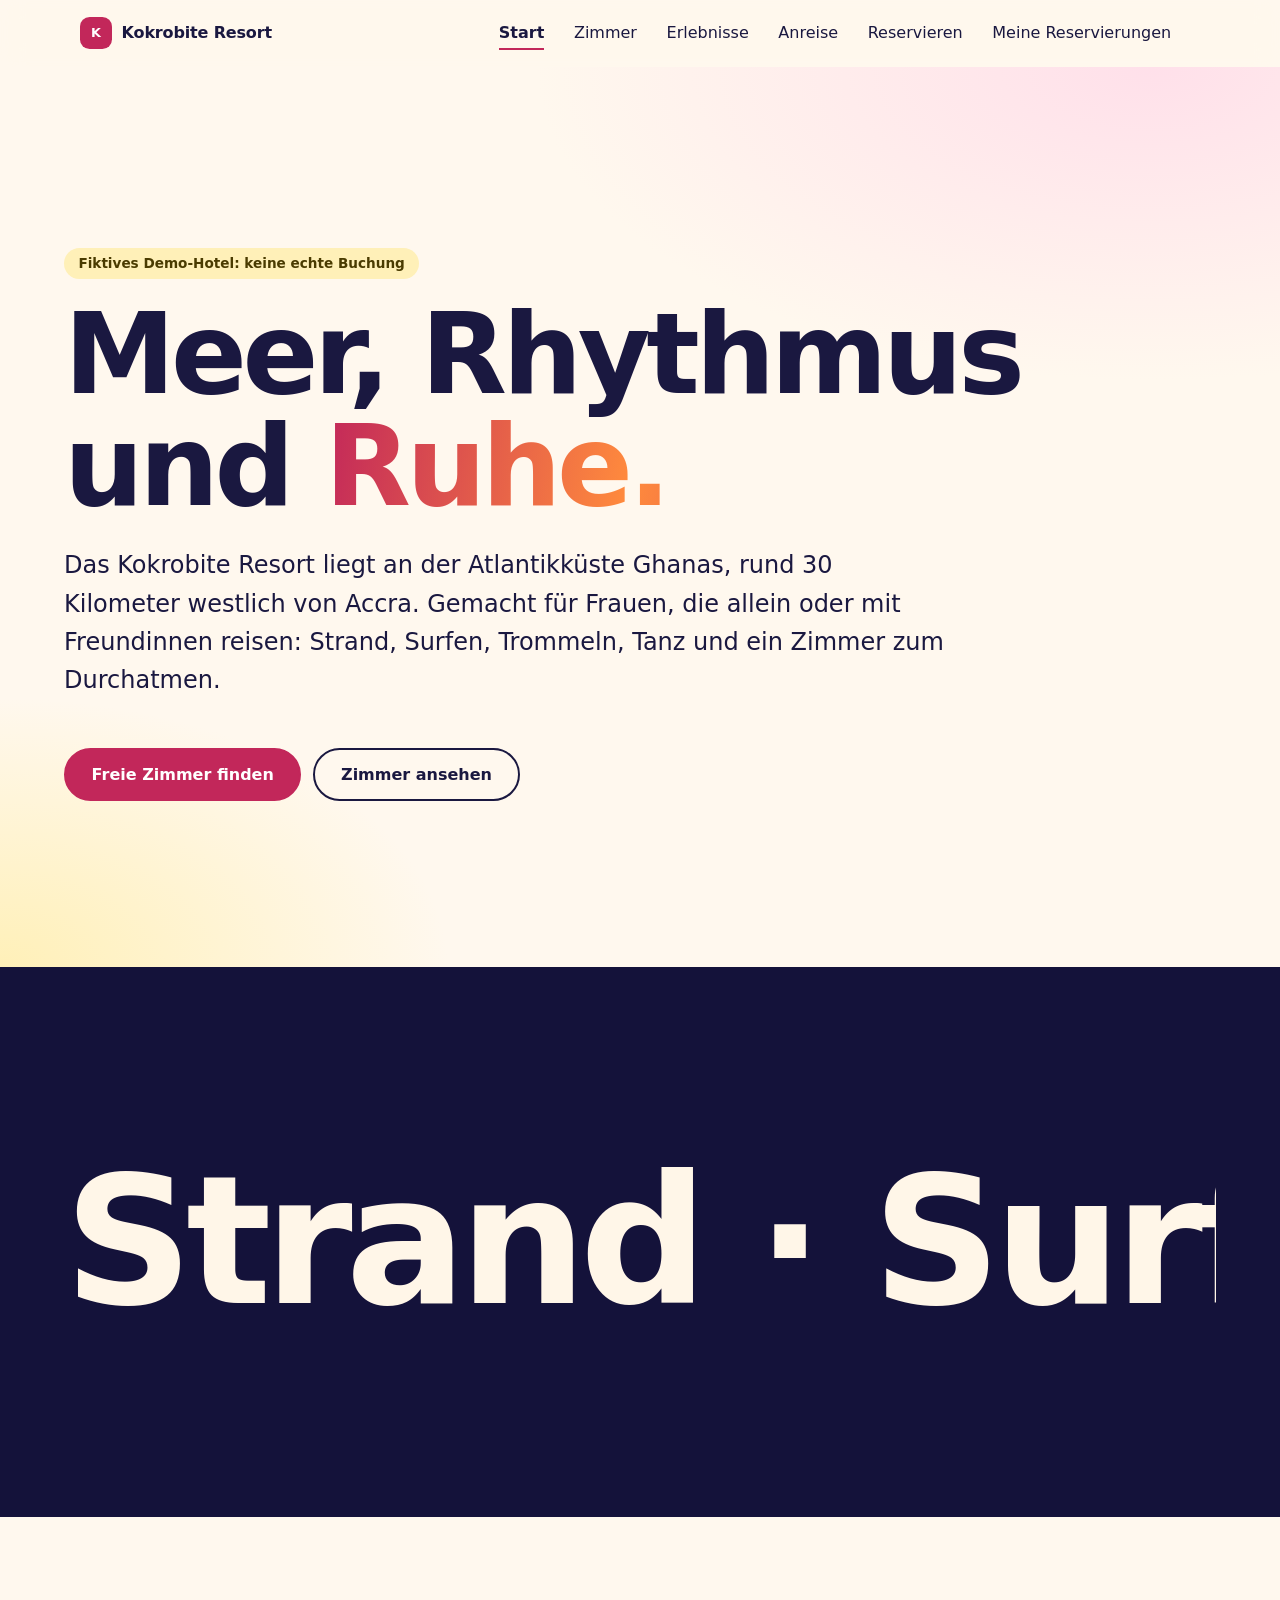
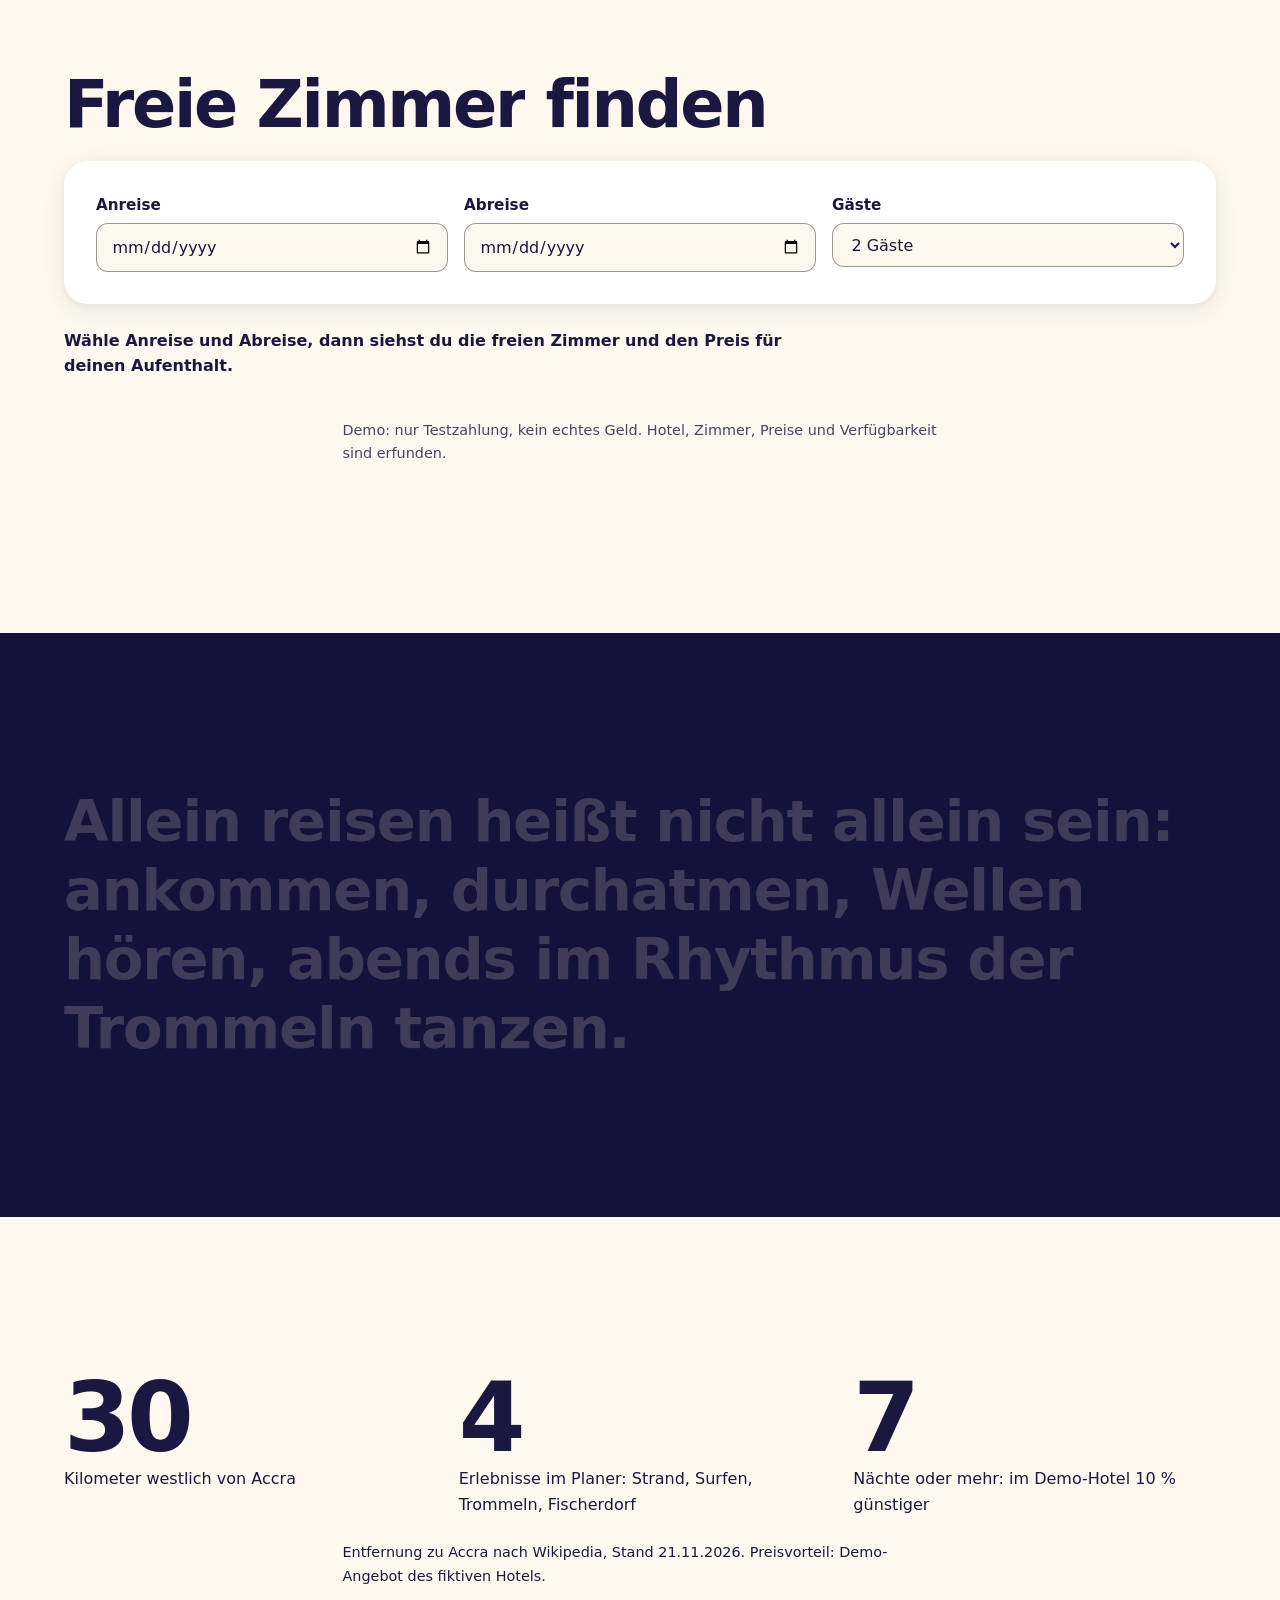
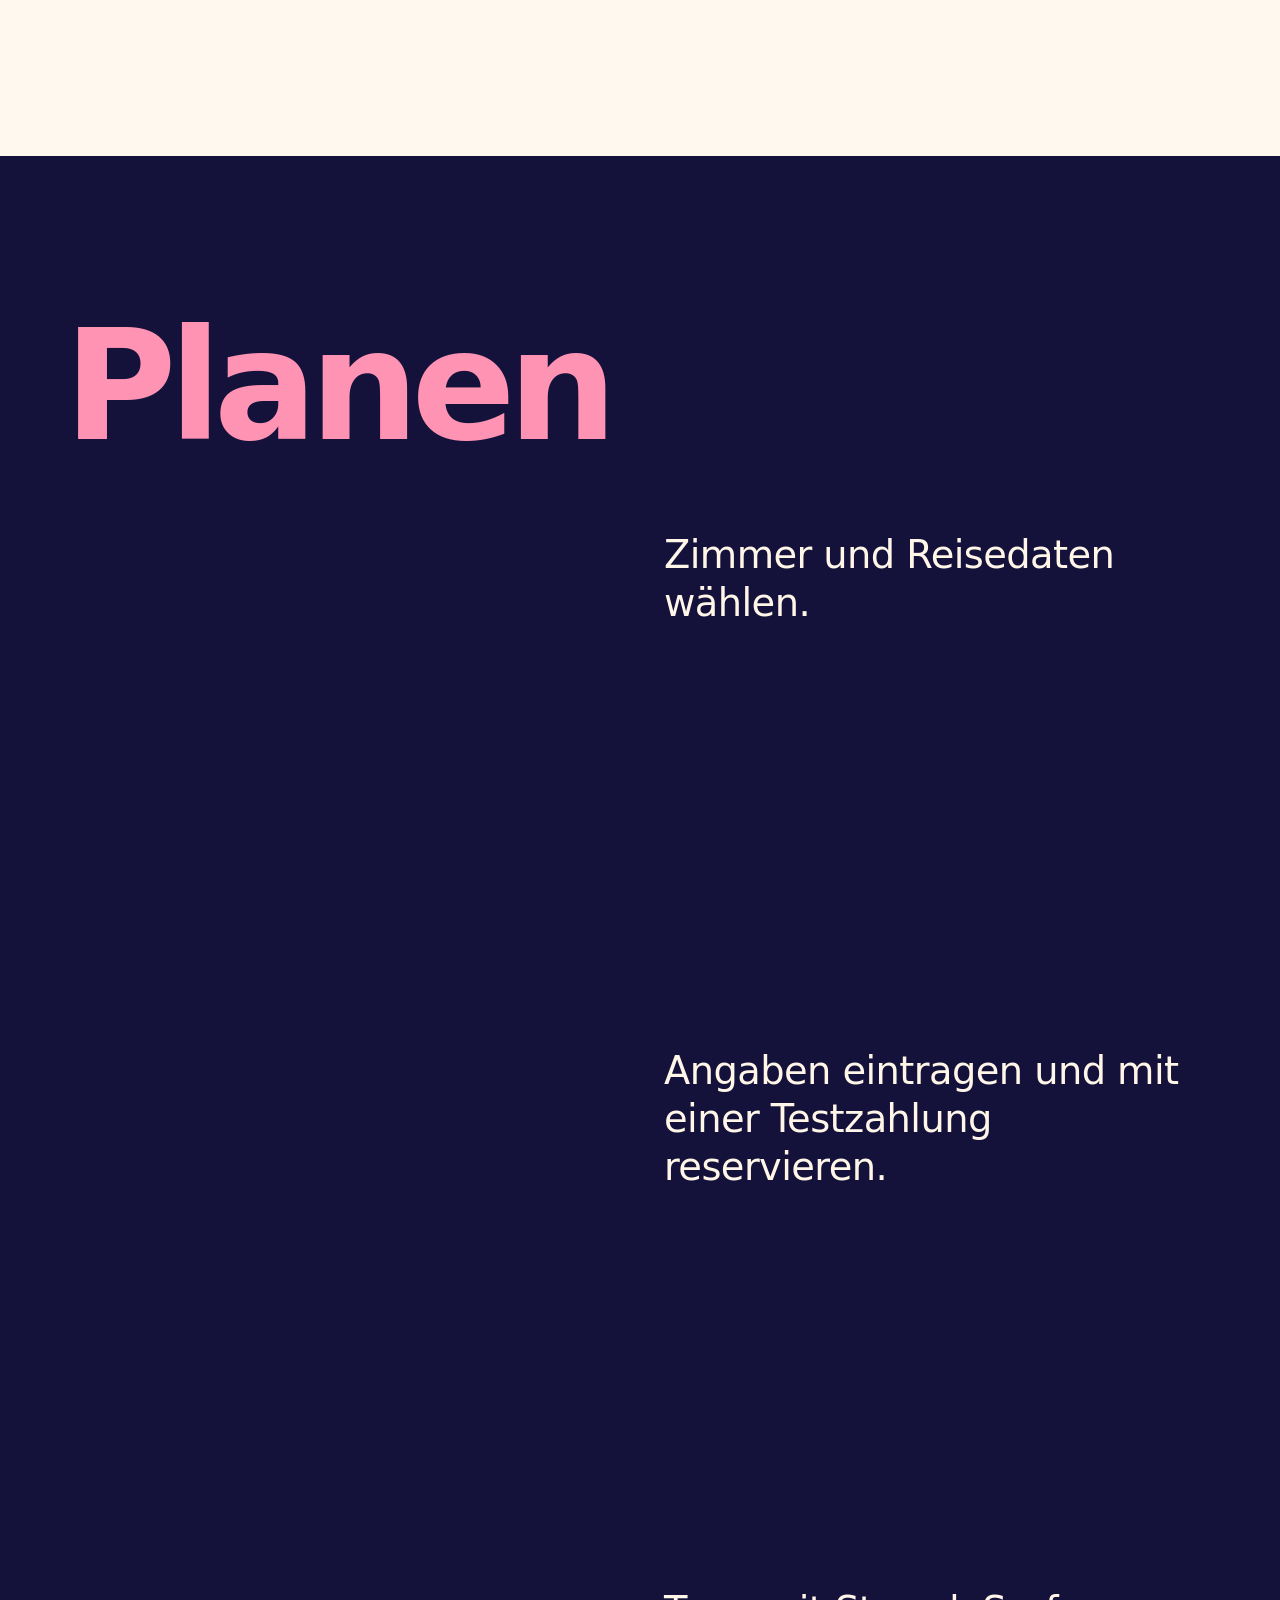
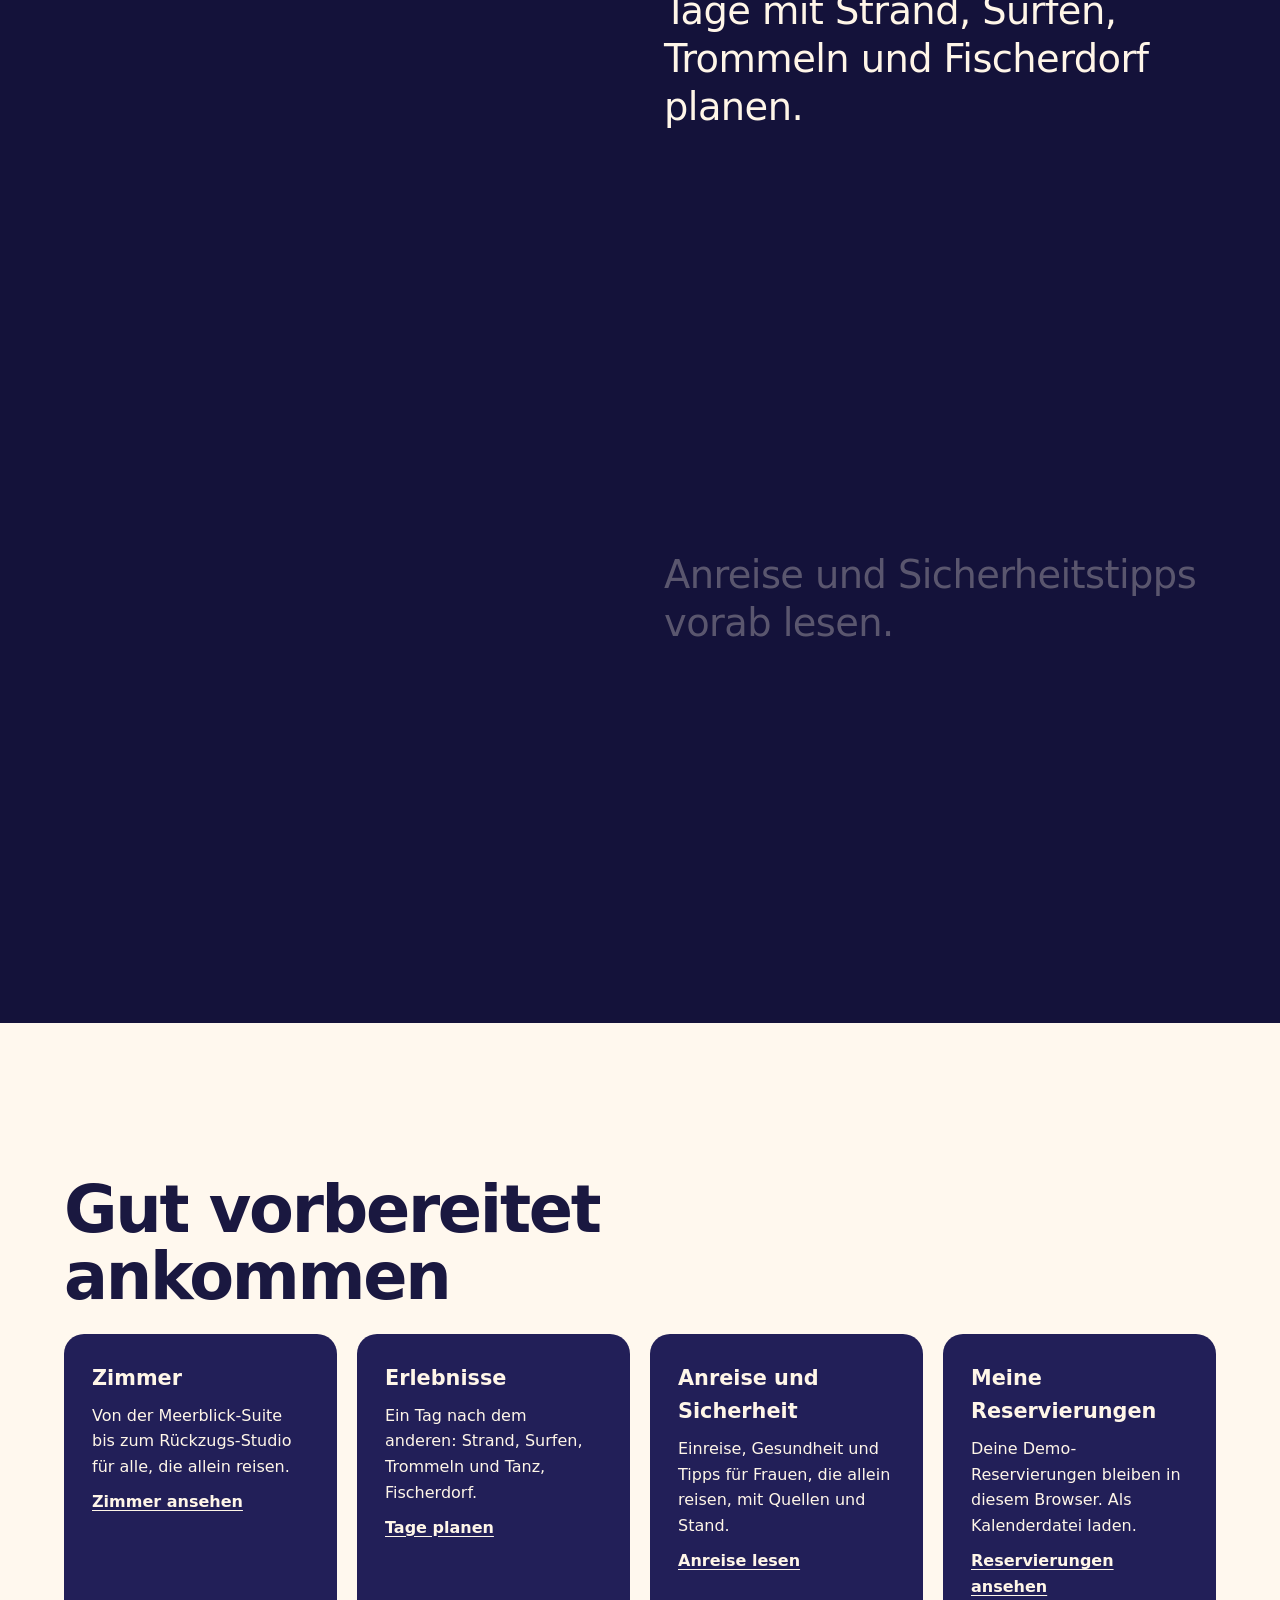
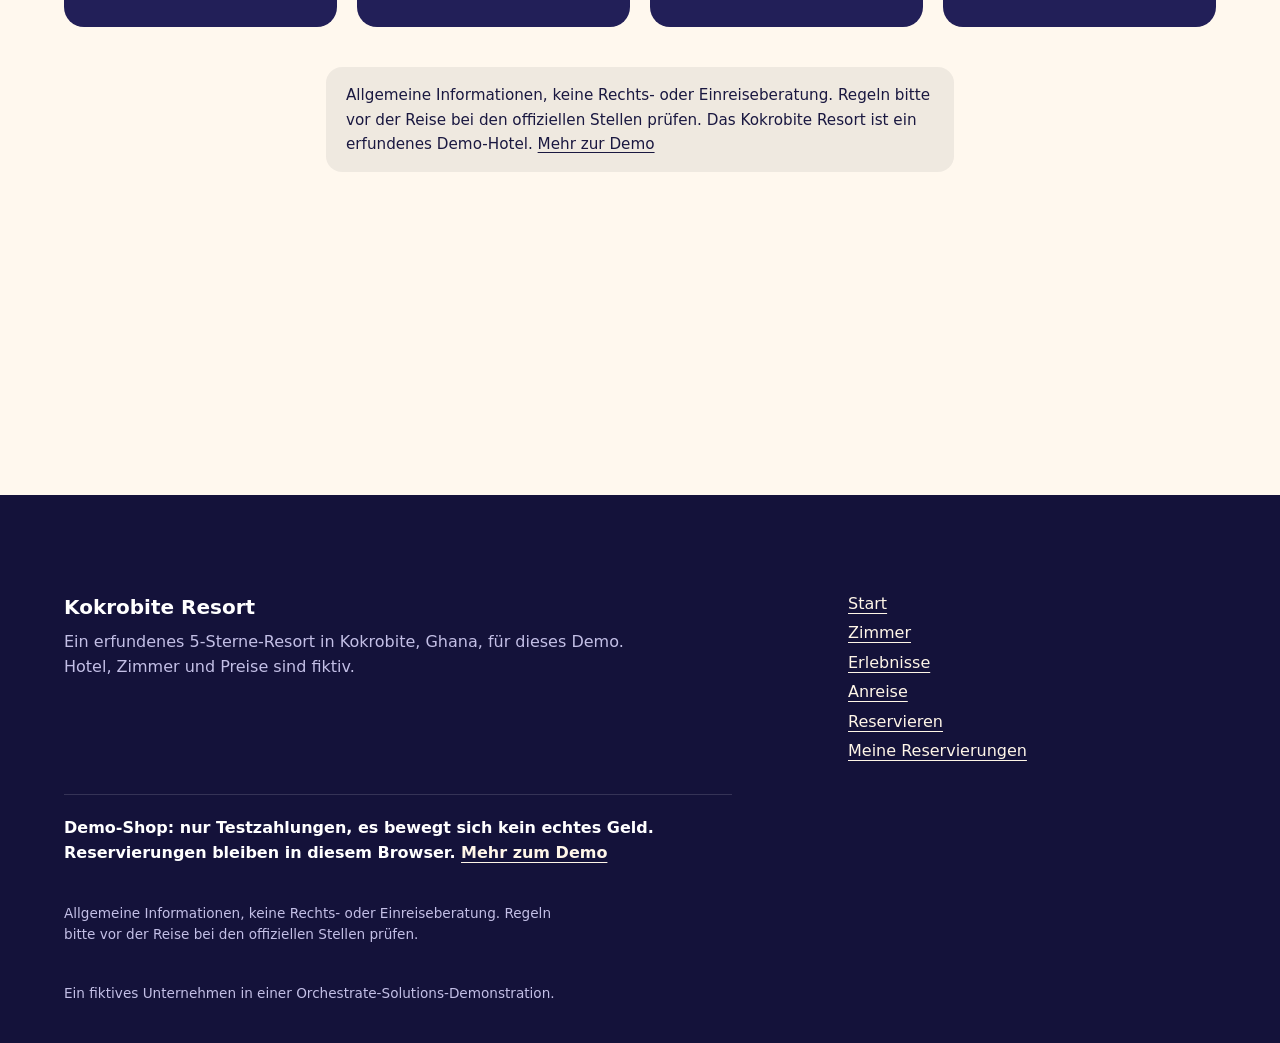
==== commit bf33e510: "Startseite: Testzahlung-Hinweis statt 'nichts bezahlt'" ====
--- a/index.html
+++ b/index.html
@@ -4,7 +4,7 @@
 <meta charset="utf-8">
 <meta name="viewport" content="width=device-width, initial-scale=1">
 <title>Kokrobite Resort: Meer, Rhythmus und Ruhe (Demo)</title>
-<meta name="description" content="Fiktives Demo-Hotel in Kokrobite, Ghana: Zimmer, Erlebnisse und Anreise-Infos für Frauen, die allein oder mit Freundinnen reisen. Keine echte Buchung, nichts wird gesendet.">
+<meta name="description" content="Fiktives Demo-Hotel in Kokrobite, Ghana: Zimmer, Erlebnisse und Anreise-Infos für Frauen, die allein oder mit Freundinnen reisen. Demo: nur Testzahlung, kein echtes Geld.">
 <style>@view-transition { navigation: auto; }</style>
 <link rel="stylesheet" href="css/tokens.css">
 <link rel="stylesheet" href="css/layout.css">
@@ -76,7 +76,7 @@
   </form>
   <p class="h-count" id="count" role="status" aria-live="polite">Wähle Anreise und Abreise, dann siehst du die freien Zimmer und den Preis für deinen Aufenthalt.</p>
   <ul class="h-list" id="results"></ul>
-  <p class="h-note" style="margin-top:1.5rem">Demo: Hotel, Zimmer, Preise und Verfügbarkeit sind erfunden. Es wird nichts bezahlt und nichts gesendet.</p>
+  <p class="h-note" style="margin-top:1.5rem">Demo: nur Testzahlung, kein echtes Geld. Hotel, Zimmer, Preise und Verfügbarkeit sind erfunden.</p>
   <noscript><p>Die Suche braucht JavaScript. Die Zimmer findest du auf der Seite <a href="pages/zimmer.html">Zimmer</a>.</p></noscript>
 </section>
 
@@ -98,7 +98,7 @@
     <div data-step-word aria-hidden="true">Wählen</div>
     <div>
       <div class="step" data-step="Wählen">Zimmer und Reisedaten wählen.</div>
-      <div class="step" data-step="Reservieren">Angaben eintragen und eine Demo-Reservierung anlegen.</div>
+      <div class="step" data-step="Reservieren">Angaben eintragen und mit einer Testzahlung reservieren.</div>
       <div class="step" data-step="Planen">Tage mit Strand, Surfen, Trommeln und Fischerdorf planen.</div>
       <div class="step" data-step="Ankommen">Anreise und Sicherheitstipps vorab lesen.</div>
     </div>
